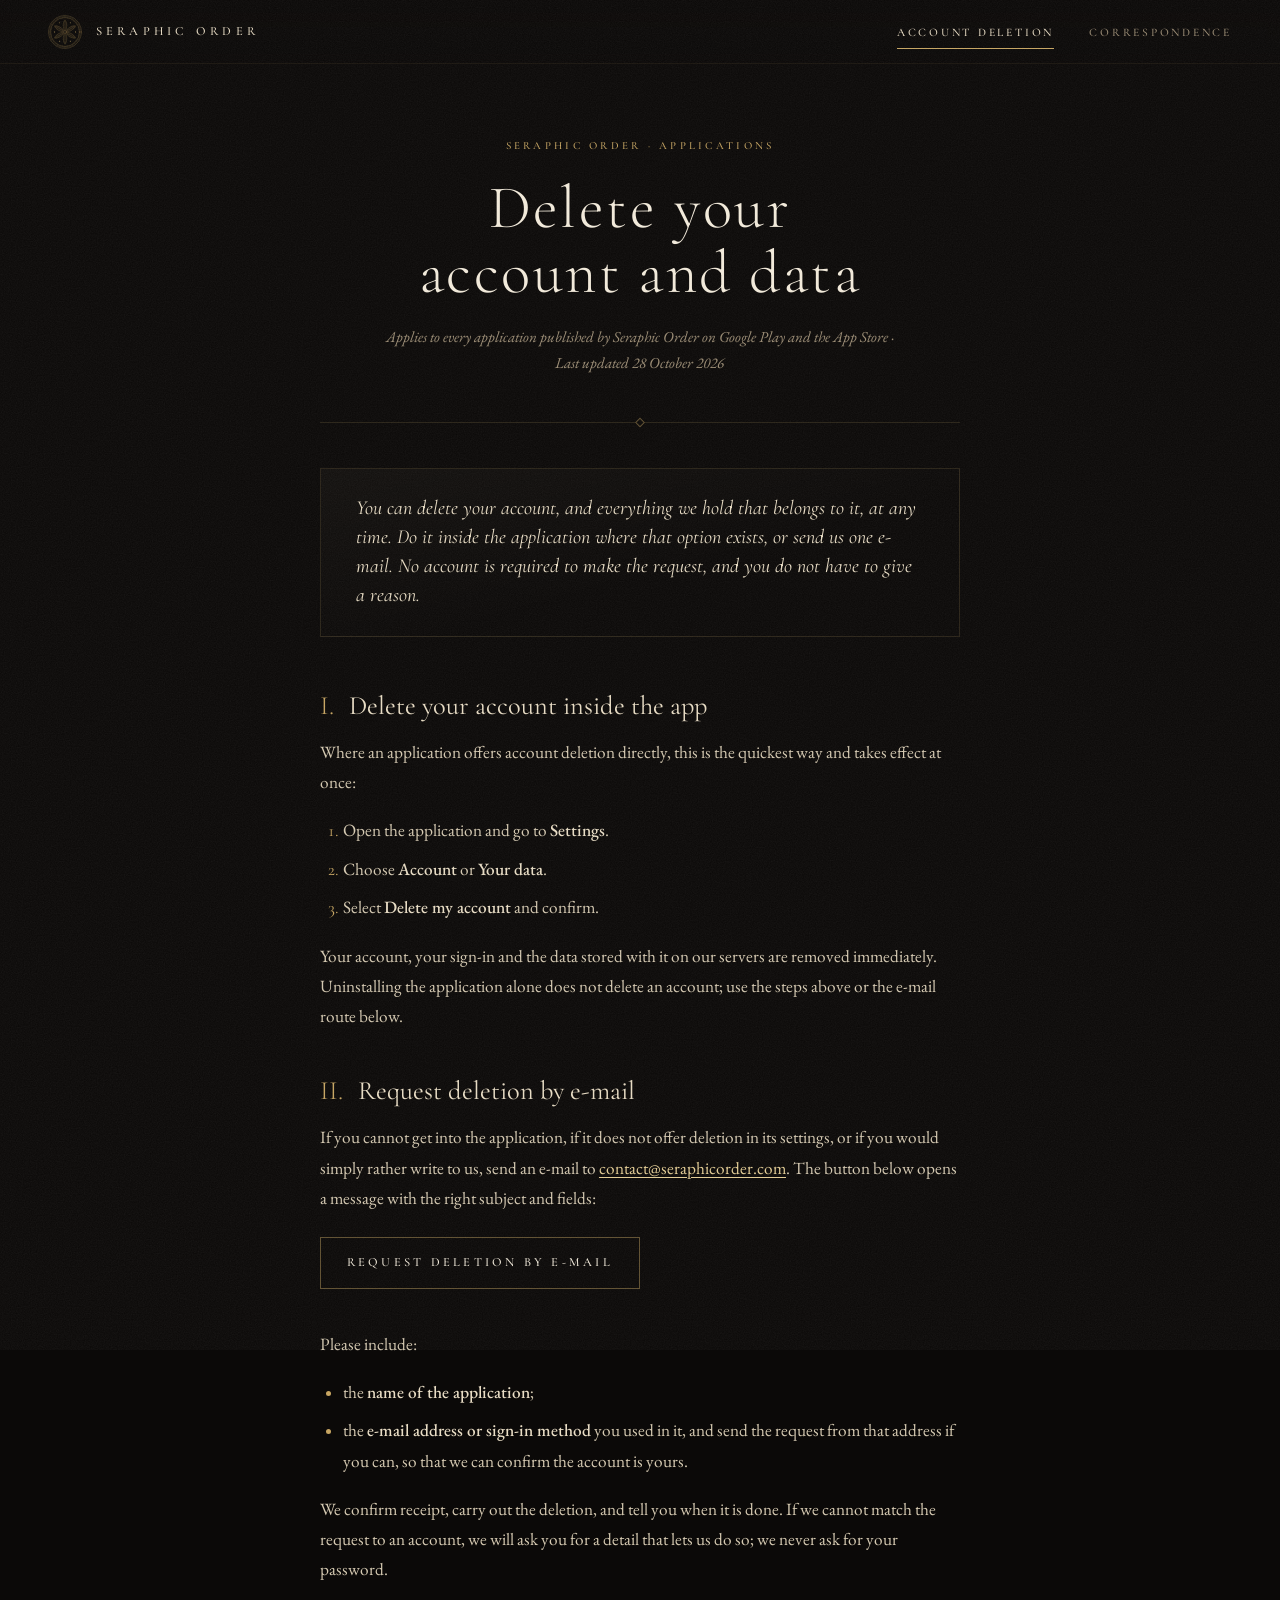
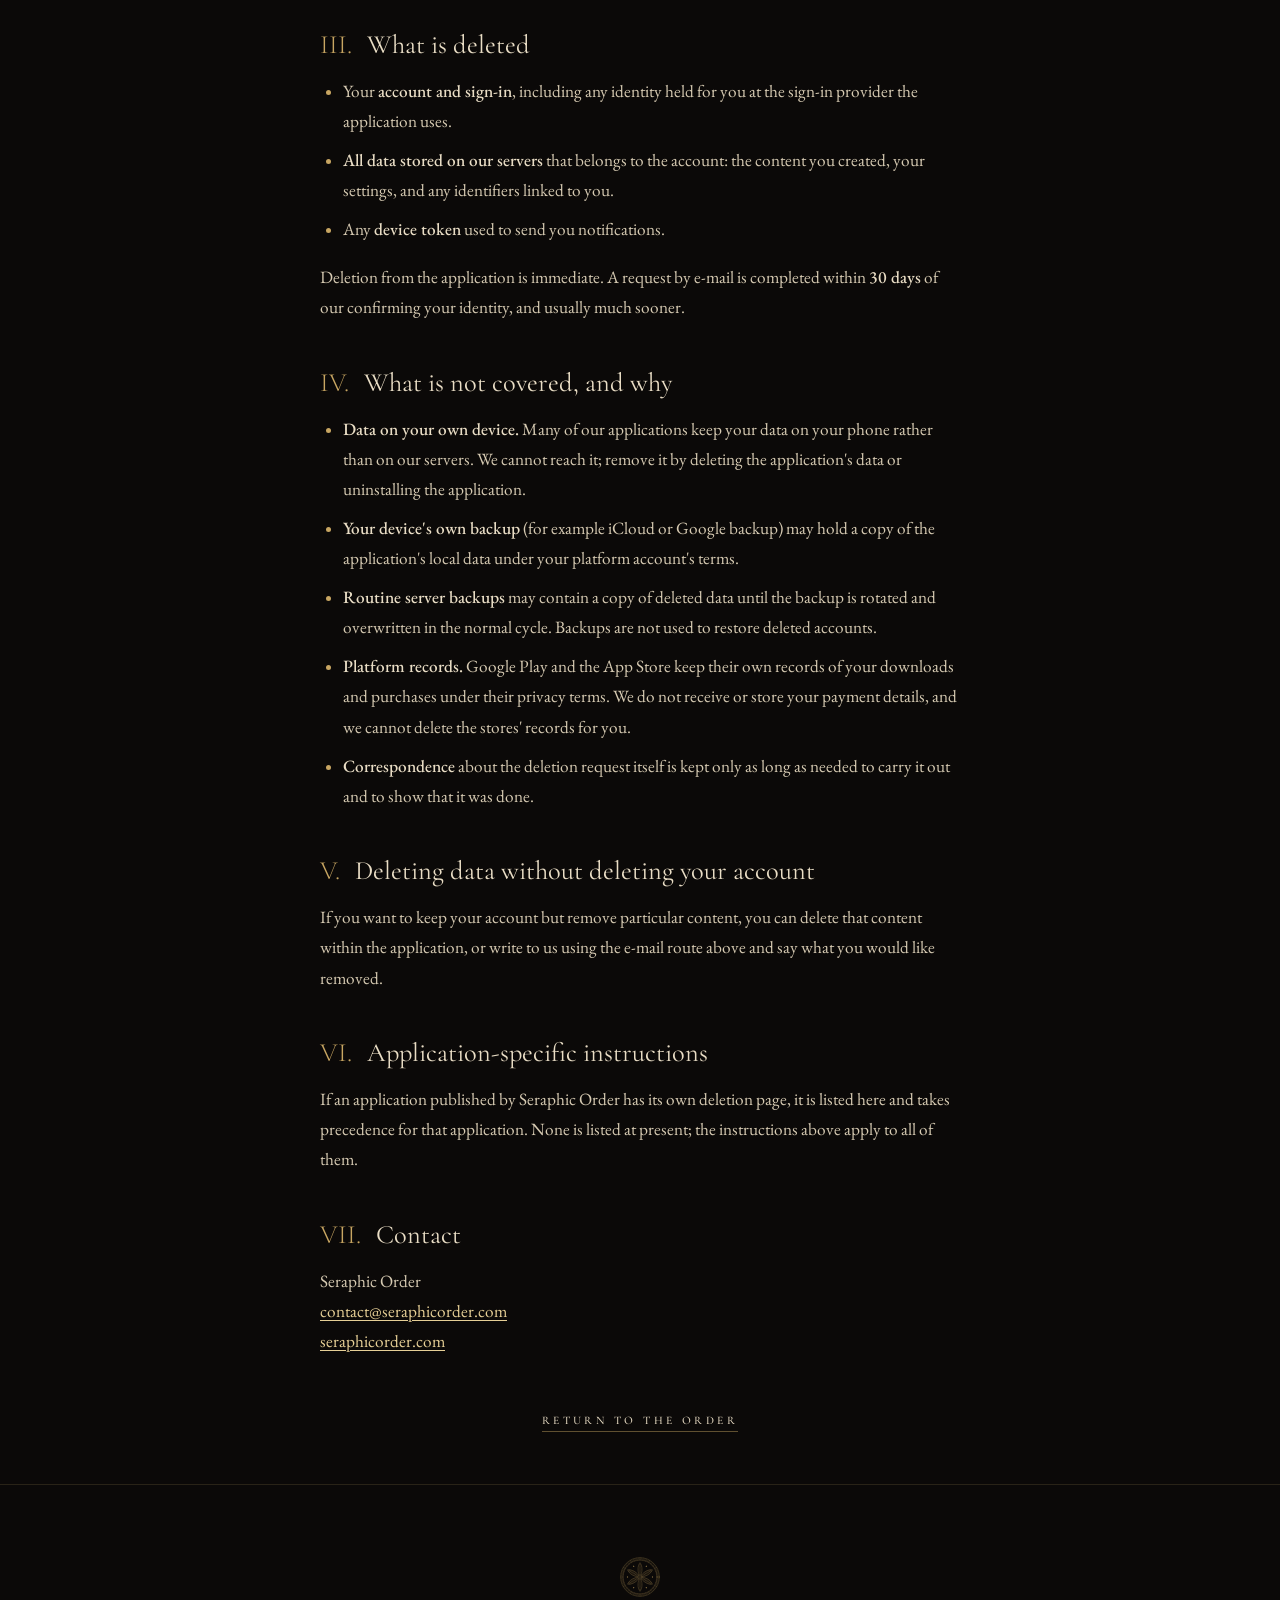
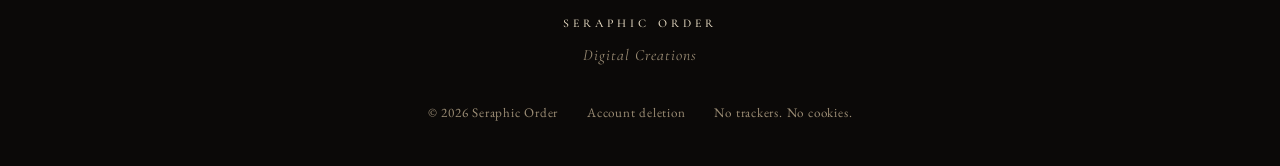
==== apps/delete-account/index.html @ 933d777f "Add the account-deletion page for app store listings at /apps/delete-account/ Co-Authored-By: Claude" ====
<!doctype html>
<html lang="en" class="no-js">
<head>
  <meta charset="utf-8">
  <meta name="viewport" content="width=device-width, initial-scale=1">
  <title>Delete Your Account — Seraphic Order</title>
  <meta name="description" content="How to delete your account and the data associated with it in any application published by Seraphic Order, either inside the app or by e-mail.">
  <meta name="theme-color" content="#0b0908">
  <meta name="color-scheme" content="dark">
  <link rel="canonical" href="https://seraphicorder.com/apps/delete-account/">
  <link rel="icon" href="/favicon.ico" sizes="32x32">
  <link rel="icon" href="/favicon.svg" type="image/svg+xml">
  <link rel="apple-touch-icon" href="/apple-touch-icon.png">
  <meta property="og:type" content="article">
  <meta property="og:site_name" content="Seraphic Order">
  <meta property="og:title" content="Delete Your Account — Seraphic Order">
  <meta property="og:description" content="How to delete your account and associated data in applications published by Seraphic Order.">
  <meta property="og:url" content="https://seraphicorder.com/apps/delete-account/">
  <meta property="og:image" content="https://seraphicorder.com/og.jpg">
  <meta name="twitter:card" content="summary_large_image">
  <link rel="preload" href="/assets/fonts/CormorantGaramond-Roman.woff2" as="font" type="font/woff2" crossorigin>
  <link rel="preload" href="/assets/fonts/EBGaramond-Roman.woff2" as="font" type="font/woff2" crossorigin>
  <link rel="stylesheet" href="/styles.css">
</head>
<body class="page-document">
  <a class="skip" href="#main">Skip to content</a>
  <div class="grain" aria-hidden="true"></div>

  <header class="site-head is-scrolled">
    <a class="brand" href="/" aria-label="Seraphic Order — return to the beginning">
      <img class="brand__mark" src="/assets/img/emblem.svg" alt="" width="34" height="34">
      <span class="brand__name">Seraphic Order</span>
    </a>
    <nav class="site-nav" aria-label="Pages">
      <ol>
        <li><a href="/apps/delete-account/" aria-current="page" class="is-active"><span class="t">Account deletion</span></a></li>
        <li><a href="/#correspondence"><span class="t">Correspondence</span></a></li>
      </ol>
    </nav>
  </header>

  <main id="main" class="document">
    <header class="document__head">
      <p class="document__kicker">Seraphic Order · Applications</p>
      <h1 class="document__title">Delete your account and data</h1>
      <p class="document__meta">Applies to every application published by Seraphic Order on Google Play and the App Store · Last updated 28 October 2026</p>
    </header>

    <section class="document__summary" aria-label="In brief">
      <p>You can delete your account, and everything we hold that belongs to it, at any time. Do it inside the application where that option exists, or send us one e-mail. No account is required to make the request, and you do not have to give a reason.</p>
    </section>

    <section class="document__section" aria-labelledby="s1">
      <h2 id="s1"><span class="num">I.</span> Delete your account inside the app</h2>
      <p>Where an application offers account deletion directly, this is the quickest way and takes effect at once:</p>
      <ol>
        <li>Open the application and go to <strong>Settings</strong>.</li>
        <li>Choose <strong>Account</strong> or <strong>Your data</strong>.</li>
        <li>Select <strong>Delete my account</strong> and confirm.</li>
      </ol>
      <p>Your account, your sign-in and the data stored with it on our servers are removed immediately. Uninstalling the application alone does not delete an account; use the steps above or the e-mail route below.</p>
    </section>

    <section class="document__section" aria-labelledby="s2">
      <h2 id="s2"><span class="num">II.</span> Request deletion by e-mail</h2>
      <p>If you cannot get into the application, if it does not offer deletion in its settings, or if you would simply rather write to us, send an e-mail to <a href="mailto:contact@seraphicorder.com">contact@seraphicorder.com</a>. The button below opens a message with the right subject and fields:</p>
      <p><a class="document__action" href="mailto:contact@seraphicorder.com?subject=Account%20deletion%20request&amp;body=Application%3A%20%0D%0ASign-in%20e-mail%20or%20method%3A%20%0D%0A%0D%0APlease%20delete%20my%20account%20and%20all%20data%20associated%20with%20it.">Request deletion by e-mail</a></p>
      <p>Please include:</p>
      <ul>
        <li>the <strong>name of the application</strong>;</li>
        <li>the <strong>e-mail address or sign-in method</strong> you used in it, and send the request from that address if you can, so that we can confirm the account is yours.</li>
      </ul>
      <p>We confirm receipt, carry out the deletion, and tell you when it is done. If we cannot match the request to an account, we will ask you for a detail that lets us do so; we never ask for your password.</p>
    </section>

    <section class="document__section" aria-labelledby="s3">
      <h2 id="s3"><span class="num">III.</span> What is deleted</h2>
      <ul>
        <li>Your <strong>account and sign-in</strong>, including any identity held for you at the sign-in provider the application uses.</li>
        <li><strong>All data stored on our servers</strong> that belongs to the account: the content you created, your settings, and any identifiers linked to you.</li>
        <li>Any <strong>device token</strong> used to send you notifications.</li>
      </ul>
      <p>Deletion from the application is immediate. A request by e-mail is completed within <strong>30 days</strong> of our confirming your identity, and usually much sooner.</p>
    </section>

    <section class="document__section" aria-labelledby="s4">
      <h2 id="s4"><span class="num">IV.</span> What is not covered, and why</h2>
      <ul>
        <li><strong>Data on your own device.</strong> Many of our applications keep your data on your phone rather than on our servers. We cannot reach it; remove it by deleting the application's data or uninstalling the application.</li>
        <li><strong>Your device's own backup</strong> (for example iCloud or Google backup) may hold a copy of the application's local data under your platform account's terms.</li>
        <li><strong>Routine server backups</strong> may contain a copy of deleted data until the backup is rotated and overwritten in the normal cycle. Backups are not used to restore deleted accounts.</li>
        <li><strong>Platform records.</strong> Google Play and the App Store keep their own records of your downloads and purchases under their privacy terms. We do not receive or store your payment details, and we cannot delete the stores' records for you.</li>
        <li><strong>Correspondence</strong> about the deletion request itself is kept only as long as needed to carry it out and to show that it was done.</li>
      </ul>
    </section>

    <section class="document__section" aria-labelledby="s5">
      <h2 id="s5"><span class="num">V.</span> Deleting data without deleting your account</h2>
      <p>If you want to keep your account but remove particular content, you can delete that content within the application, or write to us using the e-mail route above and say what you would like removed.</p>
    </section>

    <section class="document__section" aria-labelledby="s6">
      <h2 id="s6"><span class="num">VI.</span> Application-specific instructions</h2>
      <p>If an application published by Seraphic Order has its own deletion page, it is listed here and takes precedence for that application. None is listed at present; the instructions above apply to all of them.</p>
      <!--
        Adding an application: copy this block beneath the paragraph above.

        <ul>
          <li><strong>Example Application</strong> — <a href="https://example.com/delete-account">example.com/delete-account</a></li>
        </ul>
      -->
    </section>

    <section class="document__section" aria-labelledby="s7">
      <h2 id="s7"><span class="num">VII.</span> Contact</h2>
      <p>Seraphic Order<br><a href="mailto:contact@seraphicorder.com">contact@seraphicorder.com</a><br><a href="https://seraphicorder.com/">seraphicorder.com</a></p>
    </section>

    <p class="document__foot"><a href="/">Return to the Order</a></p>
  </main>

  <footer class="site-foot">
    <img class="site-foot__mark" src="/assets/img/emblem.svg" alt="" width="40" height="40">
    <p class="site-foot__name">Seraphic Order <span>Digital Creations</span></p>
    <p class="site-foot__meta">
      <span>&copy; 2026 Seraphic Order</span>
      <span><a href="/apps/delete-account/">Account deletion</a></span>
      <span>No trackers. No cookies.</span>
    </p>
  </footer>
</body>
</html>
---- styles.css ----
/* ==========================================================================
   SERAPHIC ORDER — Digital Creations
   Ancient atmosphere. Modern creation.
   ========================================================================== */

/* ---------- Type ------------------------------------------------------- */
@font-face {
  font-family: "Cormorant Garamond";
  src: url("assets/fonts/CormorantGaramond-Roman.woff2") format("woff2");
  font-weight: 300 700;
  font-style: normal;
  font-display: swap;
}
@font-face {
  font-family: "Cormorant Garamond";
  src: url("assets/fonts/CormorantGaramond-Italic.woff2") format("woff2");
  font-weight: 300 700;
  font-style: italic;
  font-display: swap;
}
@font-face {
  font-family: "EB Garamond";
  src: url("assets/fonts/EBGaramond-Roman.woff2") format("woff2");
  font-weight: 400 800;
  font-style: normal;
  font-display: swap;
}
@font-face {
  font-family: "EB Garamond";
  src: url("assets/fonts/EBGaramond-Italic.woff2") format("woff2");
  font-weight: 400 800;
  font-style: italic;
  font-display: swap;
}

/* ---------- Tokens ----------------------------------------------------- */
:root {
  --ink-0: #0b0908;
  --ink-1: #110d0b;
  --ink-2: #19130f;
  --mahogany: #3a2017;
  --burgundy: #4a1b22;
  --gold: #c8a662;
  --gold-bright: #e6cf96;
  --gold-dim: rgba(200, 166, 98, 0.45);
  --brass: #9c7a3f;
  --ivory: #f4ecdc;
  --parchment: #e9ddc5;
  --text: #d6cab2;
  --text-soft: #bfb199;
  --muted: #9c8d75;
  --line: rgba(200, 166, 98, 0.16);
  --line-faint: rgba(200, 166, 98, 0.08);

  --font-display: "Cormorant Garamond", "Cormorant", Garamond, "Times New Roman", serif;
  --font-body: "EB Garamond", Garamond, "Times New Roman", serif;

  --ease: cubic-bezier(0.22, 0.61, 0.36, 1);
  --gutter: clamp(1.25rem, 5vw, 3rem);
  --measure: 38em;

  --emblem-bg: var(--ink-0);
  color-scheme: dark;
}

/* ---------- Base ------------------------------------------------------- */
*, *::before, *::after { box-sizing: border-box; }

html {
  scroll-behavior: smooth;
  scroll-padding-top: 5.5rem;
  -webkit-text-size-adjust: 100%;
  background: var(--ink-0);
}

body {
  margin: 0;
  min-height: 100svh;
  background: var(--ink-0);
  color: var(--text);
  font: 400 1.125rem/1.75 var(--font-body);
  -webkit-font-smoothing: antialiased;
  -moz-osx-font-smoothing: grayscale;
  text-rendering: optimizeLegibility;
  overflow-x: hidden;
  position: relative;
}

/* ambient pools of lamplight and burgundy, behind everything */
body::before {
  content: "";
  position: fixed;
  inset: 0;
  z-index: -1;
  pointer-events: none;
  background:
    radial-gradient(90vmax 70vmax at 8% 0%, rgba(205, 140, 58, 0.10), transparent 60%),
    radial-gradient(70vmax 60vmax at 100% 100%, rgba(92, 26, 36, 0.28), transparent 65%),
    linear-gradient(180deg, var(--ink-0), var(--ink-1));
}

/* film grain */
.grain {
  position: fixed;
  inset: -50%;
  z-index: 60;
  pointer-events: none;
  opacity: 0.075;
  background-image: url("data:image/svg+xml;utf8,<svg xmlns='http://www.w3.org/2000/svg' width='280' height='280'><filter id='n'><feTurbulence type='fractalNoise' baseFrequency='0.85' numOctaves='2' stitchTiles='stitch'/><feColorMatrix type='saturate' values='0'/></filter><rect width='100%25' height='100%25' filter='url(%23n)'/></svg>");
  background-size: 280px 280px;
}

::selection { background: rgba(200, 166, 98, 0.28); color: var(--ivory); }

a { color: var(--gold-bright); text-decoration-thickness: 1px; text-underline-offset: 0.18em; }
a:focus-visible, button:focus-visible {
  outline: 1px solid var(--gold);
  outline-offset: 4px;
}

img, svg { display: block; max-width: 100%; }

.sr-only {
  position: absolute !important;
  width: 1px; height: 1px;
  padding: 0; margin: -1px;
  overflow: hidden; clip: rect(0 0 0 0); clip-path: inset(50%);
  white-space: nowrap; border: 0;
}

.skip {
  position: absolute;
  top: -100%;
  left: 1rem;
  z-index: 100;
  padding: 0.6rem 1rem;
  background: var(--ink-2);
  color: var(--ivory);
  border: 1px solid var(--gold);
  font-family: var(--font-display);
  letter-spacing: 0.2em;
  text-transform: uppercase;
  font-size: 0.75rem;
}
.skip:focus { top: 1rem; }

/* ---------- Header ----------------------------------------------------- */
.site-head {
  position: fixed;
  inset: 0 0 auto 0;
  z-index: 40;
  display: flex;
  align-items: center;
  justify-content: space-between;
  gap: 1rem;
  padding: 1.5rem var(--gutter);
  border-bottom: 1px solid transparent;
  transition: background 0.7s var(--ease), border-color 0.7s var(--ease), padding 0.7s var(--ease);
}
.site-head.is-scrolled {
  padding-block: 0.9rem;
  background: linear-gradient(180deg, rgba(11, 9, 8, 0.94), rgba(11, 9, 8, 0.80));
  border-color: var(--line-faint);
  -webkit-backdrop-filter: blur(8px);
  backdrop-filter: blur(8px);
}

.brand {
  display: inline-flex;
  align-items: center;
  gap: 0.85rem;
  color: var(--gold);
  text-decoration: none;
}
.brand__mark { width: 34px; height: 34px; flex: none; transition: transform 1.2s var(--ease); }
.brand:hover .brand__mark { transform: rotate(30deg); }
.brand__name {
  font-family: var(--font-display);
  font-weight: 500;
  font-size: 0.78rem;
  letter-spacing: 0.34em;
  text-transform: uppercase;
  color: var(--parchment);
  white-space: nowrap;
}

.site-nav ol {
  list-style: none;
  margin: 0;
  padding: 0;
  display: flex;
  gap: clamp(1rem, 3vw, 2.6rem);
}
.site-nav a {
  position: relative;
  display: inline-flex;
  align-items: baseline;
  gap: 0.55rem;
  padding: 0.4rem 0;
  font-family: var(--font-display);
  font-weight: 500;
  font-size: 0.72rem;
  letter-spacing: 0.24em;
  text-transform: uppercase;
  color: var(--muted);
  text-decoration: none;
  transition: color 0.4s;
}
.site-nav a .n { color: var(--gold); font-size: 0.82rem; letter-spacing: 0.08em; }
.site-nav a::after {
  content: "";
  position: absolute;
  left: 0; right: 0; bottom: 0;
  height: 1px;
  background: var(--gold);
  transform: scaleX(0);
  transform-origin: right;
  transition: transform 0.55s var(--ease);
}
.site-nav a:hover, .site-nav a.is-active { color: var(--parchment); }
.site-nav a:hover::after, .site-nav a.is-active::after { transform: scaleX(1); transform-origin: left; }

.site-nav a, .site-nav a .t { white-space: nowrap; }
@media (max-width: 900px) {
  .site-nav a .t { position: absolute; width: 1px; height: 1px; overflow: hidden; clip: rect(0 0 0 0); }
  .site-nav a .n { font-size: 0.95rem; }
  .site-nav ol { gap: 1.4rem; }
}
@media (max-width: 480px) {
  .site-head { padding-inline: 1rem; }
  .brand { gap: 0.6rem; }
  .brand__mark { width: 30px; height: 30px; }
  .brand__name { font-size: 0.66rem; letter-spacing: 0.22em; }
  .site-nav ol { gap: 1.1rem; }
}

/* ---------- Hero ------------------------------------------------------- */
.hero {
  position: relative;
  min-height: 100svh;
  display: grid;
  place-items: center;
  padding: 7rem var(--gutter) 7rem;
  overflow: hidden;
  isolation: isolate;
}

.hero__lamp {
  position: absolute;
  inset: 0;
  z-index: -3;
  background:
    radial-gradient(70vmax 55vmax at 18% 6%, rgba(214, 150, 62, 0.20), transparent 62%),
    radial-gradient(55vmax 45vmax at 86% 96%, rgba(96, 28, 36, 0.38), transparent 66%),
    radial-gradient(42vmax 42vmax at 50% 56%, rgba(62, 32, 18, 0.38), transparent 70%);
}
/* lamp follows the pointer, gently */
.hero__lamp::after {
  content: "";
  position: absolute;
  inset: 0;
  background: radial-gradient(30rem 30rem at var(--mx, 50%) var(--my, 42%), rgba(232, 184, 104, 0.10), transparent 70%);
  opacity: 0;
  transition: opacity 1.4s var(--ease);
}
.hero.has-pointer .hero__lamp::after { opacity: 1; }

.hero__celestial {
  position: absolute;
  z-index: -2;
  left: 50%;
  top: 50%;
  width: min(150vmin, 1500px);
  aspect-ratio: 1;
  translate: -50% -50%;
  opacity: 0.17;
  will-change: transform;
  -webkit-mask-image: radial-gradient(circle at center, #000 30%, transparent 70%);
  mask-image: radial-gradient(circle at center, #000 30%, transparent 70%);
}
.hero__celestial img {
  width: 100%;
  height: 100%;
  animation: spin 480s linear infinite;
}
@keyframes spin { to { transform: rotate(360deg); } }

.hero__rain {
  position: absolute;
  inset: 0;
  z-index: -1;
  width: 100%;
  height: 100%;
  opacity: 0.55;
  pointer-events: none;
}

.hero__inner {
  display: flex;
  flex-direction: column;
  align-items: center;
  text-align: center;
  max-width: 64rem;
  will-change: transform, opacity;
}

.hero__seal {
  width: clamp(132px, 23vmin, 216px);
  height: auto;
  aspect-ratio: 1;
  color: var(--gold);
  margin-bottom: clamp(1.8rem, 4.5vh, 3.2rem);
  filter: drop-shadow(0 0 28px rgba(214, 165, 80, 0.16));
}

.hero__title {
  margin: 0;
  font-family: var(--font-display);
  font-weight: 300;
  font-size: clamp(2.35rem, 7.4vw, 6.6rem);
  line-height: 1.04;
  letter-spacing: 0.2em;
  text-indent: 0.2em; /* optically centre tracked caps */
  text-transform: uppercase;
  color: var(--ivory);
  background: linear-gradient(180deg, #f8f1e1 0%, #e9d7ae 58%, #c9a862 100%);
  -webkit-background-clip: text;
  background-clip: text;
  -webkit-text-fill-color: transparent;
}

@media (max-width: 640px) {
  .hero__title { font-size: clamp(2.5rem, 11.5vw, 4rem); letter-spacing: 0.18em; text-indent: 0.18em; line-height: 1.12; }
  .hero__title span { display: block; }
}

.hero__sub {
  display: flex;
  align-items: center;
  gap: 1.2rem;
  margin: 1.5rem 0 0;
  font-family: var(--font-display);
  font-style: italic;
  font-weight: 400;
  font-size: clamp(1.2rem, 2.3vw, 1.7rem);
  letter-spacing: 0.05em;
  color: var(--gold-bright);
}
.hero__sub::before, .hero__sub::after {
  content: "";
  width: clamp(2rem, 7vw, 5.5rem);
  height: 1px;
  background: linear-gradient(to right, transparent, var(--gold));
}
.hero__sub::after { background: linear-gradient(to left, transparent, var(--gold)); }

.hero__tag {
  margin: 1.5rem 0 0;
  font-style: italic;
  font-size: clamp(1rem, 1.4vw, 1.12rem);
  letter-spacing: 0.02em;
  color: var(--muted);
}

.hero__cue {
  position: absolute;
  bottom: 2rem;
  left: 50%;
  translate: -50% 0;
  display: flex;
  flex-direction: column;
  align-items: center;
  gap: 0.75rem;
  color: var(--muted);
  text-decoration: none;
  font-family: var(--font-display);
  font-weight: 500;
  font-size: 0.64rem;
  letter-spacing: 0.4em;
  text-indent: 0.4em;
  text-transform: uppercase;
  transition: color 0.4s;
}
.hero__cue:hover { color: var(--parchment); }
.hero__cue i {
  position: relative;
  width: 1px;
  height: 3.4rem;
  background: linear-gradient(var(--gold-dim), transparent);
  overflow: hidden;
}
.hero__cue i::after {
  content: "";
  position: absolute;
  left: 0; top: -100%;
  width: 100%; height: 100%;
  background: linear-gradient(transparent, var(--ivory));
  animation: drip 2.8s var(--ease) infinite;
}
@keyframes drip { 0% { top: -100%; } 60%, 100% { top: 100%; } }

.hero__margin {
  position: absolute;
  top: 50%;
  margin: 0;
  translate: 0 -50%;
  writing-mode: vertical-rl;
  font-family: var(--font-display);
  font-weight: 500;
  font-size: 0.62rem;
  letter-spacing: 0.44em;
  text-transform: uppercase;
  color: var(--muted);
  opacity: 0.75;
}
.hero__margin--l { left: 2rem; rotate: 180deg; }
.hero__margin--r { right: 2rem; }
@media (max-width: 900px) { .hero__margin { display: none; } }

/* entrance */
.hero__inner > * { animation: rise 1.6s var(--ease) both; }
.hero__seal  { animation-delay: 0.1s; animation-duration: 2s; }
.hero__title { animation-delay: 0.45s; }
.hero__sub   { animation-delay: 0.75s; }
.hero__tag   { animation-delay: 1s; }
.hero__cue   { animation: fade 1.6s var(--ease) 1.8s both; }
.hero__margin { animation: fade 1.6s var(--ease) 1.4s both; }
@keyframes rise { from { opacity: 0; transform: translateY(18px); } to { opacity: 1; transform: none; } }
@keyframes fade { from { opacity: 0; } to { opacity: 1; } }
.hero__margin { animation-fill-mode: both; }
@keyframes fade-margin { from { opacity: 0; } to { opacity: 0.75; } }
.hero__margin { animation-name: fade-margin; }

/* ---------- Chapters --------------------------------------------------- */
.chapter {
  position: relative;
  max-width: 74rem;
  margin: 0 auto;
  padding: clamp(5rem, 12vh, 9rem) var(--gutter);
}

.chapter__head {
  display: grid;
  grid-template-columns: auto auto 1fr;
  align-items: center;
  gap: 1.4rem;
  margin-bottom: clamp(2.6rem, 6vh, 4.2rem);
}
.chapter__num {
  font-family: var(--font-display);
  font-weight: 300;
  font-size: clamp(2.6rem, 5vw, 4rem);
  line-height: 1;
  color: var(--gold);
}
.chapter__title {
  margin: 0;
  font-family: var(--font-display);
  font-weight: 500;
  font-size: clamp(0.8rem, 1.3vw, 0.94rem);
  letter-spacing: 0.32em;
  text-transform: uppercase;
  color: var(--parchment);
}
.chapter__rule { height: 1px; background: linear-gradient(to right, var(--gold-dim), transparent 85%); }

.chapter__body {
  display: grid;
  grid-template-columns: minmax(0, 5fr) minmax(0, 7fr);
  gap: clamp(2rem, 6vw, 6rem);
  align-items: start;
}
.chapter__body--intro { margin-bottom: clamp(3rem, 7vh, 4.5rem); }
@media (max-width: 820px) {
  .chapter__body { grid-template-columns: 1fr; gap: 1.8rem; }
}

.lede {
  position: sticky;
  top: 7rem;
  margin: 0;
  font-family: var(--font-display);
  font-style: italic;
  font-weight: 400;
  font-size: clamp(1.65rem, 2.8vw, 2.35rem);
  line-height: 1.28;
  color: var(--ivory);
  text-wrap: balance;
}
@media (max-width: 820px) { .lede { position: static; } }

.prose p { margin: 0 0 1.4em; max-width: var(--measure); }
.prose p:last-child { margin-bottom: 0; }
.prose--initial p:first-of-type::first-letter {
  float: left;
  font-family: var(--font-display);
  font-weight: 400;
  font-size: 3.9em;
  line-height: 0.78;
  padding: 0.1em 0.14em 0 0;
  color: var(--gold);
}

/* ornament between chapters */
.ornament {
  display: flex;
  justify-content: center;
  padding: 0 var(--gutter);
  color: var(--gold);
  opacity: 0.6;
}
.ornament svg { width: min(260px, 70vw); height: auto; }

/* ---------- Plates (creations) ---------------------------------------- */
.plates {
  list-style: none;
  margin: 0;
  padding: 0;
  display: grid;
  grid-template-columns: repeat(3, minmax(0, 1fr));
  gap: clamp(1rem, 2.5vw, 2rem);
}
@media (max-width: 820px) { .plates { grid-template-columns: repeat(2, minmax(0, 1fr)); } }
@media (max-width: 540px) { .plates { grid-template-columns: 1fr; } }

.plate {
  position: relative;
  display: flex;
  flex-direction: column;
  aspect-ratio: 4 / 5;
  padding: 1.5rem;
  border: 1px solid var(--line);
  background: linear-gradient(165deg, rgba(255, 238, 205, 0.028), rgba(0, 0, 0, 0) 55%);
  transition: border-color 0.7s var(--ease), background 0.7s var(--ease);
}
.plate::before {
  content: "";
  position: absolute;
  inset: 7px;
  border: 1px solid var(--line-faint);
  pointer-events: none;
  transition: border-color 0.7s var(--ease);
}
.plate:hover { border-color: var(--gold-dim); background: linear-gradient(165deg, rgba(255, 238, 205, 0.05), rgba(0, 0, 0, 0) 60%); }
.plate:hover::before { border-color: rgba(200, 166, 98, 0.22); }
@media (max-width: 540px) { .plate { aspect-ratio: 5 / 4; } }

.plate__link {
  position: absolute;
  inset: 0;
  display: flex;
  flex-direction: column;
  padding: 1.5rem;
  color: inherit;
  text-decoration: none;
}
.plate__num {
  font-family: var(--font-display);
  font-weight: 500;
  font-size: 0.66rem;
  letter-spacing: 0.32em;
  text-transform: uppercase;
  color: var(--gold);
}
.plate__figure {
  flex: 1;
  display: grid;
  place-items: center;
  color: var(--gold);
  opacity: 0.55;
  transition: opacity 0.8s var(--ease), transform 1.6s var(--ease);
}
.plate__figure svg { width: 54%; height: auto; }
.plate__figure img { width: 100%; height: 100%; object-fit: cover; }
.plate:hover .plate__figure { opacity: 0.9; transform: rotate(5deg) scale(1.03); }
.plate__title {
  margin: 0;
  font-family: var(--font-display);
  font-weight: 400;
  font-size: 1.4rem;
  line-height: 1.2;
  color: var(--parchment);
}
.plate[data-state="pending"] .plate__title { font-style: italic; color: var(--text-soft); }
.plate__desc {
  margin: 0.35rem 0 0;
  font-size: 0.98rem;
  font-style: italic;
  color: var(--muted);
}
.plates__note {
  margin: 2.6rem auto 0;
  max-width: 34em;
  text-align: center;
  font-style: italic;
  color: var(--muted);
}

/* ---------- Philosophy ------------------------------------------------- */
.motto {
  margin: 0 0 clamp(3rem, 8vh, 5.5rem);
  text-align: center;
  font-family: var(--font-display);
  font-weight: 300;
  font-size: clamp(1.95rem, 4.8vw, 3.7rem);
  line-height: 1.14;
  color: var(--ivory);
  text-wrap: balance;
}
.motto span:last-child { font-style: italic; color: var(--gold-bright); }
@media (max-width: 540px) { .motto span { display: block; } }

.tenets {
  list-style: none;
  margin: 0;
  padding: 0;
  display: grid;
  grid-template-columns: 1fr 1fr;
  border-top: 1px solid var(--line);
}
.tenet {
  display: grid;
  grid-template-columns: 2.4rem 1fr;
  gap: 0.6rem;
  padding: 2.3rem 0;
  border-bottom: 1px solid var(--line);
}
.tenet:nth-child(odd) { padding-right: 2.6rem; border-right: 1px solid var(--line); }
.tenet:nth-child(even) { padding-left: 2.6rem; }
.tenet__num {
  font-family: var(--font-display);
  font-style: italic;
  font-size: 1.25rem;
  line-height: 1.5;
  color: var(--gold);
}
.tenet h3 {
  margin: 0 0 0.5rem;
  font-family: var(--font-display);
  font-weight: 400;
  font-size: 1.6rem;
  line-height: 1.2;
  color: var(--parchment);
}
.tenet p { margin: 0; max-width: 30em; font-size: 1.06rem; color: var(--text-soft); }
@media (max-width: 720px) {
  .tenets { grid-template-columns: 1fr; }
  .tenet:nth-child(odd) { padding-right: 0; border-right: 0; }
  .tenet:nth-child(even) { padding-left: 0; }
}

.coda {
  margin: clamp(3rem, 7vh, 4.5rem) auto 0;
  max-width: 30em;
  text-align: center;
  font-family: var(--font-display);
  font-style: italic;
  font-size: clamp(1.25rem, 2vw, 1.5rem);
  color: var(--gold-bright);
}

/* ---------- Correspondence -------------------------------------------- */
.letter {
  position: relative;
  max-width: 48rem;
  margin: 1.6rem auto 0;
  padding: clamp(3rem, 7vw, 4.8rem) clamp(1.25rem, 5vw, 4rem) clamp(2.6rem, 6vw, 4rem);
  text-align: center;
  border: 1px solid var(--line);
  background: radial-gradient(70% 90% at 50% 0%, rgba(214, 150, 62, 0.08), transparent 70%);
}
.letter::before {
  content: "";
  position: absolute;
  inset: 8px;
  border: 1px solid var(--line-faint);
  pointer-events: none;
}
.letter__seal {
  position: absolute;
  top: 0;
  left: 50%;
  width: 56px;
  height: 56px;
  padding: 8px;
  translate: -50% -50%;
  color: var(--gold);
  background: var(--ink-0);
  border-radius: 50%;
}
.letter__lede {
  margin: 0 0 1.6rem;
  font-family: var(--font-display);
  font-style: italic;
  font-size: clamp(1.3rem, 2.2vw, 1.7rem);
  color: var(--parchment);
}
.letter__address {
  position: relative;
  display: inline-block;
  padding-bottom: 0.22em;
  font-family: var(--font-display);
  font-weight: 400;
  font-size: clamp(1.4rem, 4.2vw, 2.7rem);
  letter-spacing: 0.04em;
  line-height: 1.15;
  color: var(--ivory);
  text-decoration: none;
  overflow-wrap: anywhere;
  transition: color 0.5s;
}
.letter__address span[aria-hidden] { font-style: italic; color: var(--gold); }
.letter__address::after {
  content: "";
  position: absolute;
  left: 0; right: 0; bottom: 0;
  height: 1px;
  background: var(--gold);
  opacity: 0.6;
  transform: scaleX(0.32);
  transition: transform 0.8s var(--ease), opacity 0.5s;
}
.letter__address:hover { color: #fff8ea; }
.letter__address:hover::after, .letter__address:focus-visible::after { transform: scaleX(1); opacity: 1; }
.letter__note {
  margin: 1.8rem auto 0;
  max-width: 32em;
  font-style: italic;
  font-size: 1.02rem;
  color: var(--muted);
}

/* ---------- Footer ----------------------------------------------------- */
.site-foot {
  display: flex;
  flex-direction: column;
  align-items: center;
  gap: 1rem;
  margin-top: clamp(2rem, 6vh, 4rem);
  padding: clamp(3rem, 8vh, 5rem) var(--gutter) 2.6rem;
  border-top: 1px solid var(--line);
  text-align: center;
}
.site-foot__mark { width: 40px; height: 40px; color: var(--gold-dim); }
.site-foot__name {
  margin: 0;
  font-family: var(--font-display);
  font-weight: 500;
  font-size: 0.74rem;
  letter-spacing: 0.34em;
  text-transform: uppercase;
  color: var(--parchment);
}
.site-foot__name span {
  display: block;
  margin-top: 0.5rem;
  font-weight: 400;
  font-style: italic;
  font-size: 0.98rem;
  letter-spacing: 0.06em;
  text-transform: none;
  color: var(--muted);
}
.site-foot__meta {
  display: flex;
  flex-wrap: wrap;
  justify-content: center;
  gap: 0.5rem 1.8rem;
  margin: 1rem 0 0;
  font-size: 0.82rem;
  letter-spacing: 0.06em;
  color: var(--muted);
}
.site-foot__meta a { color: var(--muted); text-decoration: none; }
.site-foot__meta a:hover { color: var(--parchment); }

/* ---------- Reveal on scroll ------------------------------------------ */
.reveal {
  opacity: 0;
  transform: translateY(22px);
  transition: opacity 1.2s var(--ease), transform 1.2s var(--ease);
  transition-delay: calc(var(--i, 0) * 130ms);
}
.reveal.is-in { opacity: 1; transform: none; }
.no-js .reveal { opacity: 1; transform: none; }

/* ---------- 404 -------------------------------------------------------- */
.lost {
  min-height: 100svh;
  display: grid;
  place-items: center;
  padding: 7rem var(--gutter) 5rem;
  text-align: center;
}
.lost__num {
  margin: 0;
  font-family: var(--font-display);
  font-weight: 300;
  font-size: clamp(4rem, 14vw, 9rem);
  line-height: 1;
  letter-spacing: 0.1em;
  text-indent: 0.1em;
  color: var(--gold);
}
.lost h1 {
  margin: 1rem 0 0;
  font-family: var(--font-display);
  font-weight: 400;
  font-style: italic;
  font-size: clamp(1.5rem, 3vw, 2.2rem);
  color: var(--ivory);
}
.lost p { margin: 1rem auto 0; max-width: 30em; color: var(--muted); font-style: italic; }
.lost a.return {
  display: inline-block;
  margin-top: 2.4rem;
  font-family: var(--font-display);
  font-weight: 500;
  font-size: 0.72rem;
  letter-spacing: 0.32em;
  text-transform: uppercase;
  color: var(--parchment);
  text-decoration: none;
  border-bottom: 1px solid var(--gold-dim);
  padding-bottom: 0.4rem;
  transition: border-color 0.4s;
}
.lost a.return:hover { border-color: var(--gold); }

/* ---------- Documents ------------------------------------------------- */
.page-document .site-head { position: sticky; }
.page-document .site-nav a .t { position: static; width: auto; height: auto; overflow: visible; clip: auto; }
.page-document .site-nav ol { gap: clamp(0.9rem, 3vw, 2.2rem); }
@media (max-width: 640px) {
  .page-document .brand__name { display: none; }
  .page-document .site-nav ol { gap: 1rem; }
  .page-document .site-nav a { letter-spacing: 0.18em; font-size: 0.68rem; }
}

.document {
  max-width: 46rem;
  margin: 0 auto;
  padding: clamp(3rem, 8vh, 6rem) var(--gutter) clamp(3rem, 6vh, 4rem);
}
.document__head {
  position: relative;
  text-align: center;
  padding-bottom: clamp(2rem, 5vh, 3rem);
  margin-bottom: clamp(2rem, 5vh, 3rem);
  border-bottom: 1px solid var(--line);
}
.document__head::after {
  content: "";
  position: absolute;
  left: 50%;
  bottom: -4px;
  width: 7px; height: 7px;
  translate: -50% 0;
  rotate: 45deg;
  background: var(--ink-0);
  border: 1px solid var(--gold-dim);
}
.document__kicker {
  margin: 0 0 1.2rem;
  font-family: var(--font-display);
  font-weight: 500;
  font-size: 0.68rem;
  letter-spacing: 0.3em;
  text-transform: uppercase;
  color: var(--gold);
}
.document__title {
  margin: 0;
  font-family: var(--font-display);
  font-weight: 300;
  font-size: clamp(2.2rem, 6vw, 3.8rem);
  line-height: 1.08;
  letter-spacing: 0.04em;
  color: var(--ivory);
  text-wrap: balance;
}
.document__meta {
  margin: 1.2rem auto 0;
  max-width: 34em;
  font-style: italic;
  font-size: 0.95rem;
  line-height: 1.7;
  color: var(--muted);
}
.document__summary {
  margin: 0 0 clamp(2.5rem, 6vh, 4rem);
  padding: 1.6rem clamp(1.25rem, 4vw, 2.2rem);
  border: 1px solid var(--line);
  background: linear-gradient(165deg, rgba(255, 238, 205, 0.03), rgba(0, 0, 0, 0) 60%);
}
.document__summary p { margin: 0; font-family: var(--font-display); font-style: italic; font-size: 1.25rem; line-height: 1.45; color: var(--parchment); }
.document__section { margin-bottom: clamp(2.2rem, 5vh, 3.2rem); }
.document__section h2 {
  margin: 0 0 0.9rem;
  font-family: var(--font-display);
  font-weight: 400;
  font-size: 1.65rem;
  line-height: 1.2;
  color: var(--parchment);
}
.document__section h2 .num { color: var(--gold); font-weight: 300; margin-right: 0.35em; }
.document__section p, .document__section li { font-size: 1.08rem; line-height: 1.75; }
.document__section p { margin: 0 0 1em; }
.document__section ul, .document__section ol { margin: 0 0 1em; padding-left: 1.3em; }
.document__section li { margin: 0.5em 0; }
.document__section li::marker { color: var(--gold); font-family: var(--font-display); }
.document__section strong { font-weight: 500; color: var(--parchment); }
.document__section code { font-family: inherit; font-style: italic; color: var(--parchment); }
.document__action {
  display: inline-block;
  margin: 0.4rem 0 1.4rem;
  padding: 0.9rem 1.6rem;
  border: 1px solid var(--gold-dim);
  font-family: var(--font-display);
  font-weight: 500;
  font-size: 0.78rem;
  letter-spacing: 0.26em;
  text-transform: uppercase;
  color: var(--ivory);
  text-decoration: none;
  transition: border-color 0.4s, background 0.4s;
}
.document__action:hover { border-color: var(--gold); background: rgba(200, 166, 98, 0.08); }
.document__foot {
  margin: clamp(2.5rem, 6vh, 4rem) 0 0;
  text-align: center;
  font-family: var(--font-display);
  font-weight: 500;
  font-size: 0.72rem;
  letter-spacing: 0.3em;
  text-transform: uppercase;
  color: var(--muted);
}
.document__foot a { color: var(--parchment); text-decoration: none; border-bottom: 1px solid var(--gold-dim); padding-bottom: 0.25rem; }
.document__foot a:hover { border-color: var(--gold); }
.page-document .site-foot { margin-top: 0; }

/* ---------- Motion preferences ---------------------------------------- */
@media (prefers-reduced-motion: reduce) {
  html { scroll-behavior: auto; }
  *, *::before, *::after {
    animation-duration: 0.01ms !important;
    animation-iteration-count: 1 !important;
    transition-duration: 0.01ms !important;
  }
  .reveal { opacity: 1; transform: none; }
  .hero__celestial img { animation: none; }
  .hero__rain { display: none; }
  .hero__lamp::after { display: none; }
  .hero__margin { opacity: 0.75; }
}

@media print {
  .grain, .hero__rain, .hero__celestial, .hero__cue, .site-head { display: none; }
  body { background: #fff; color: #111; }
}
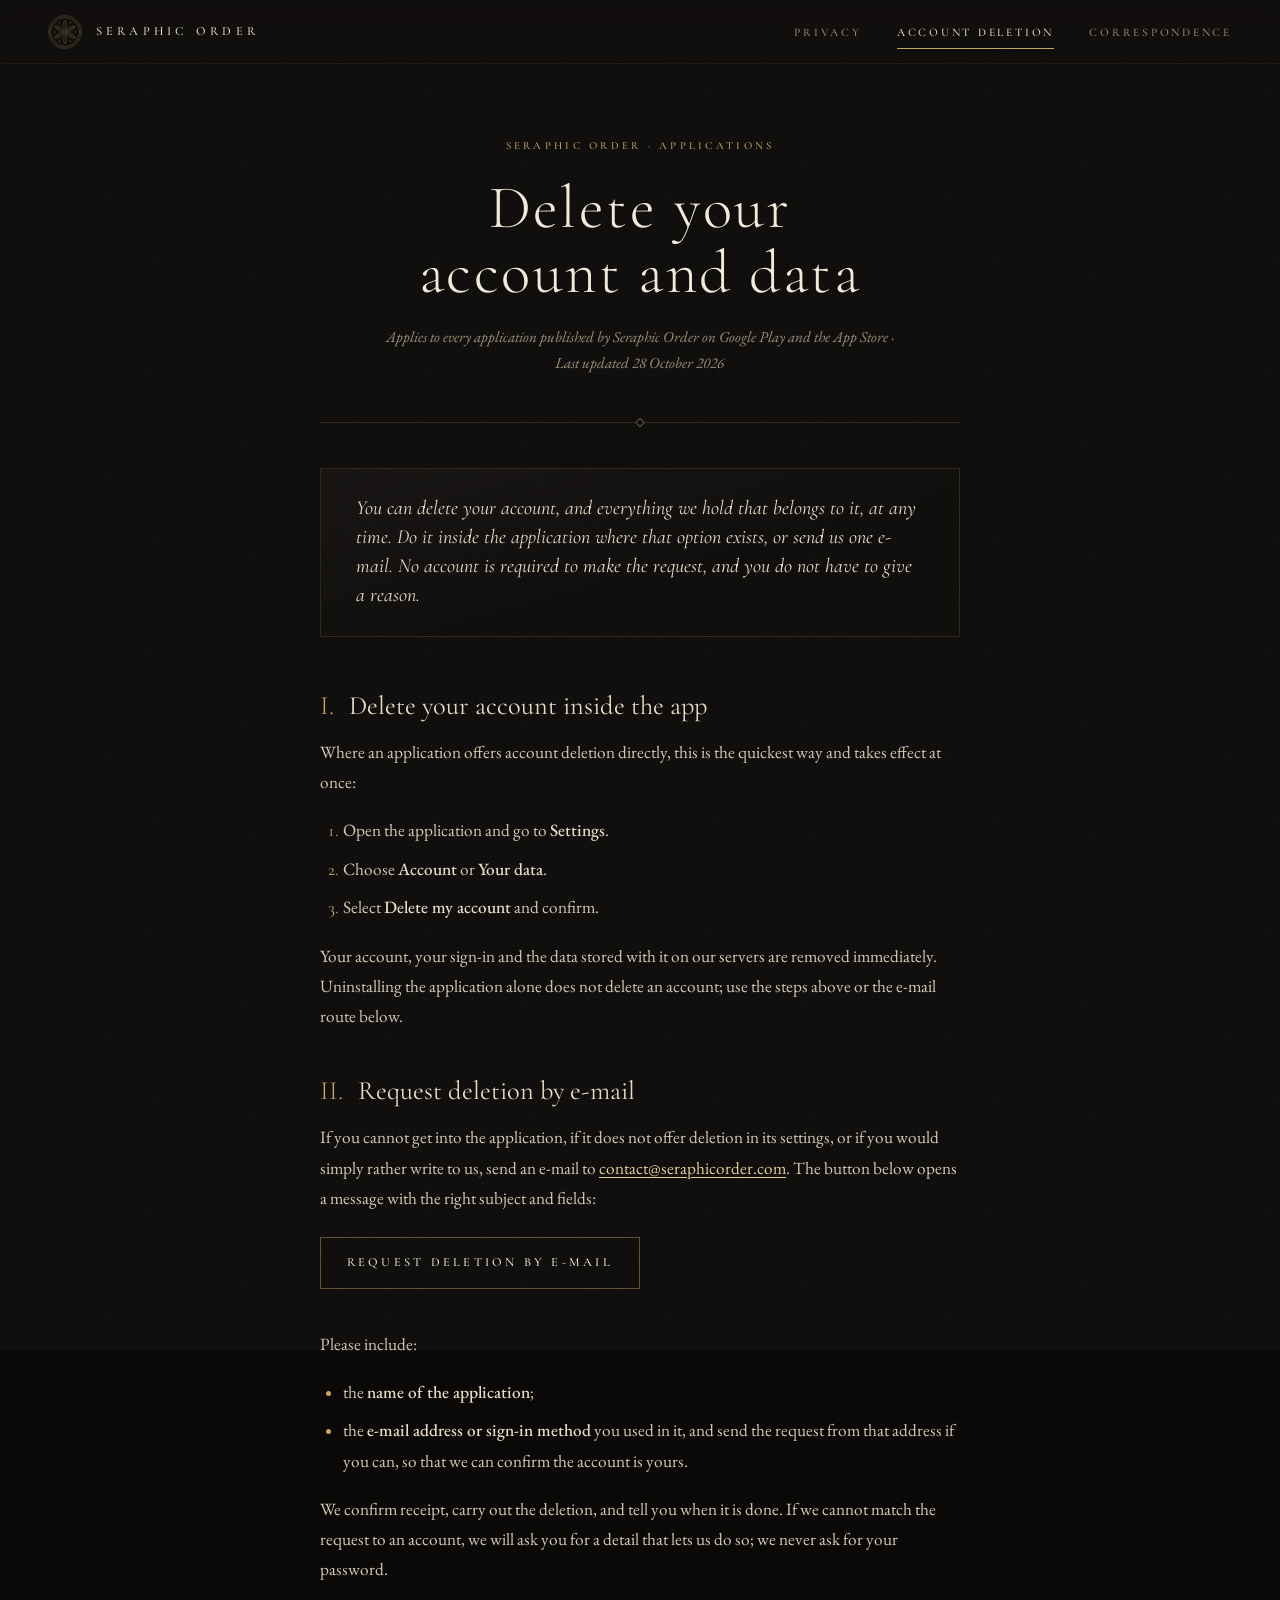
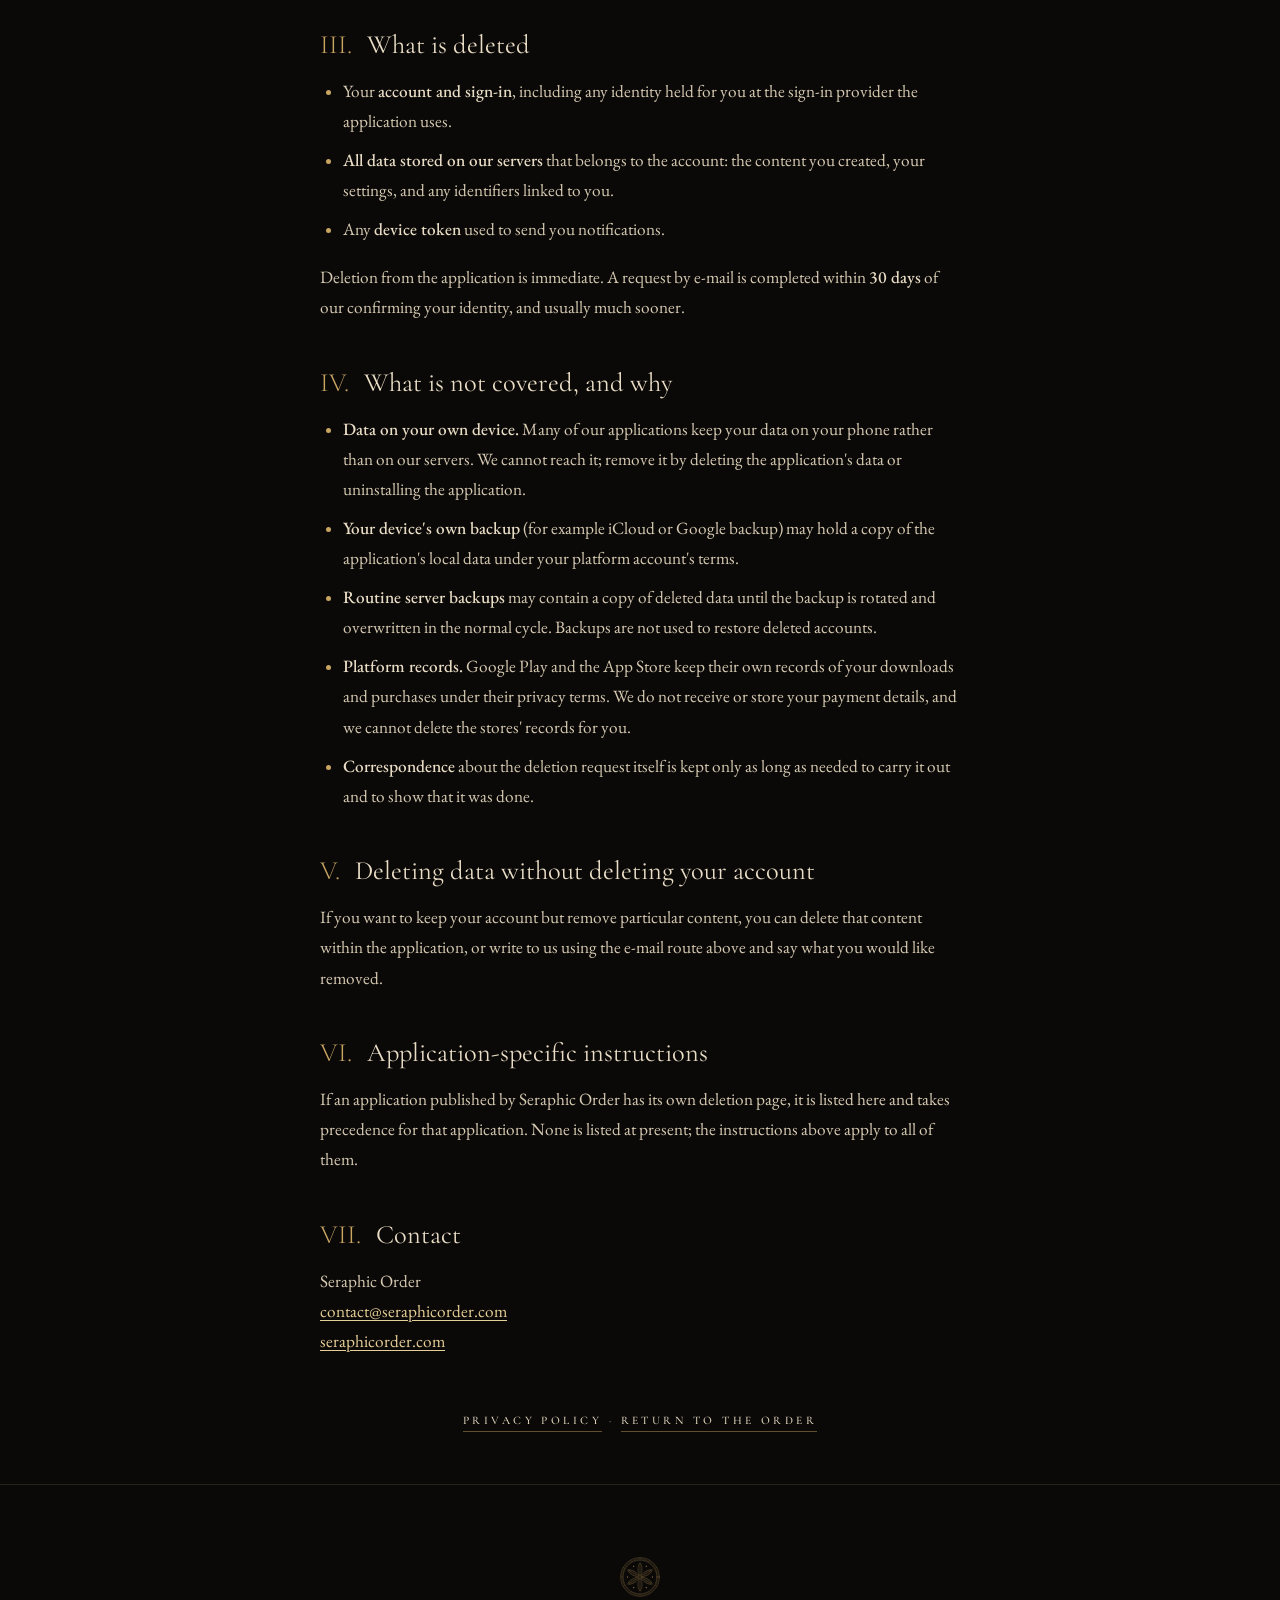
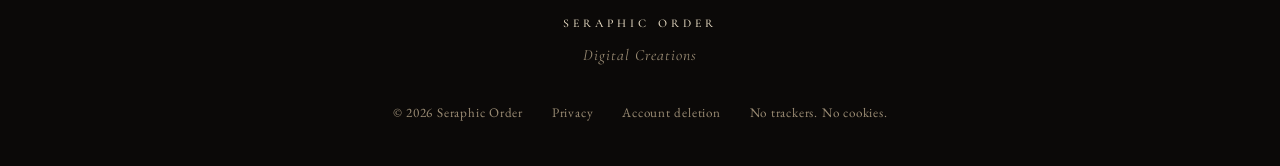
==== commit b09e709d: "Add the applications' privacy policy at /apps/privacy/ and cross-link it Co-Authored-By: Claude Fabl" ====
--- a/apps/delete-account/index.html
+++ b/apps/delete-account/index.html
@@ -33,6 +33,7 @@
     </a>
     <nav class="site-nav" aria-label="Pages">
       <ol>
+        <li><a href="/apps/privacy/"><span class="t">Privacy</span></a></li>
         <li><a href="/apps/delete-account/" aria-current="page" class="is-active"><span class="t">Account deletion</span></a></li>
         <li><a href="/#correspondence"><span class="t">Correspondence</span></a></li>
       </ol>
@@ -116,7 +117,7 @@
       <p>Seraphic Order<br><a href="mailto:contact@seraphicorder.com">contact@seraphicorder.com</a><br><a href="https://seraphicorder.com/">seraphicorder.com</a></p>
     </section>
 
-    <p class="document__foot"><a href="/">Return to the Order</a></p>
+    <p class="document__foot"><a href="/apps/privacy/">Privacy Policy</a> · <a href="/">Return to the Order</a></p>
   </main>
 
   <footer class="site-foot">
@@ -124,6 +125,7 @@
     <p class="site-foot__name">Seraphic Order <span>Digital Creations</span></p>
     <p class="site-foot__meta">
       <span>&copy; 2026 Seraphic Order</span>
+      <span><a href="/apps/privacy/">Privacy</a></span>
       <span><a href="/apps/delete-account/">Account deletion</a></span>
       <span>No trackers. No cookies.</span>
     </p>
